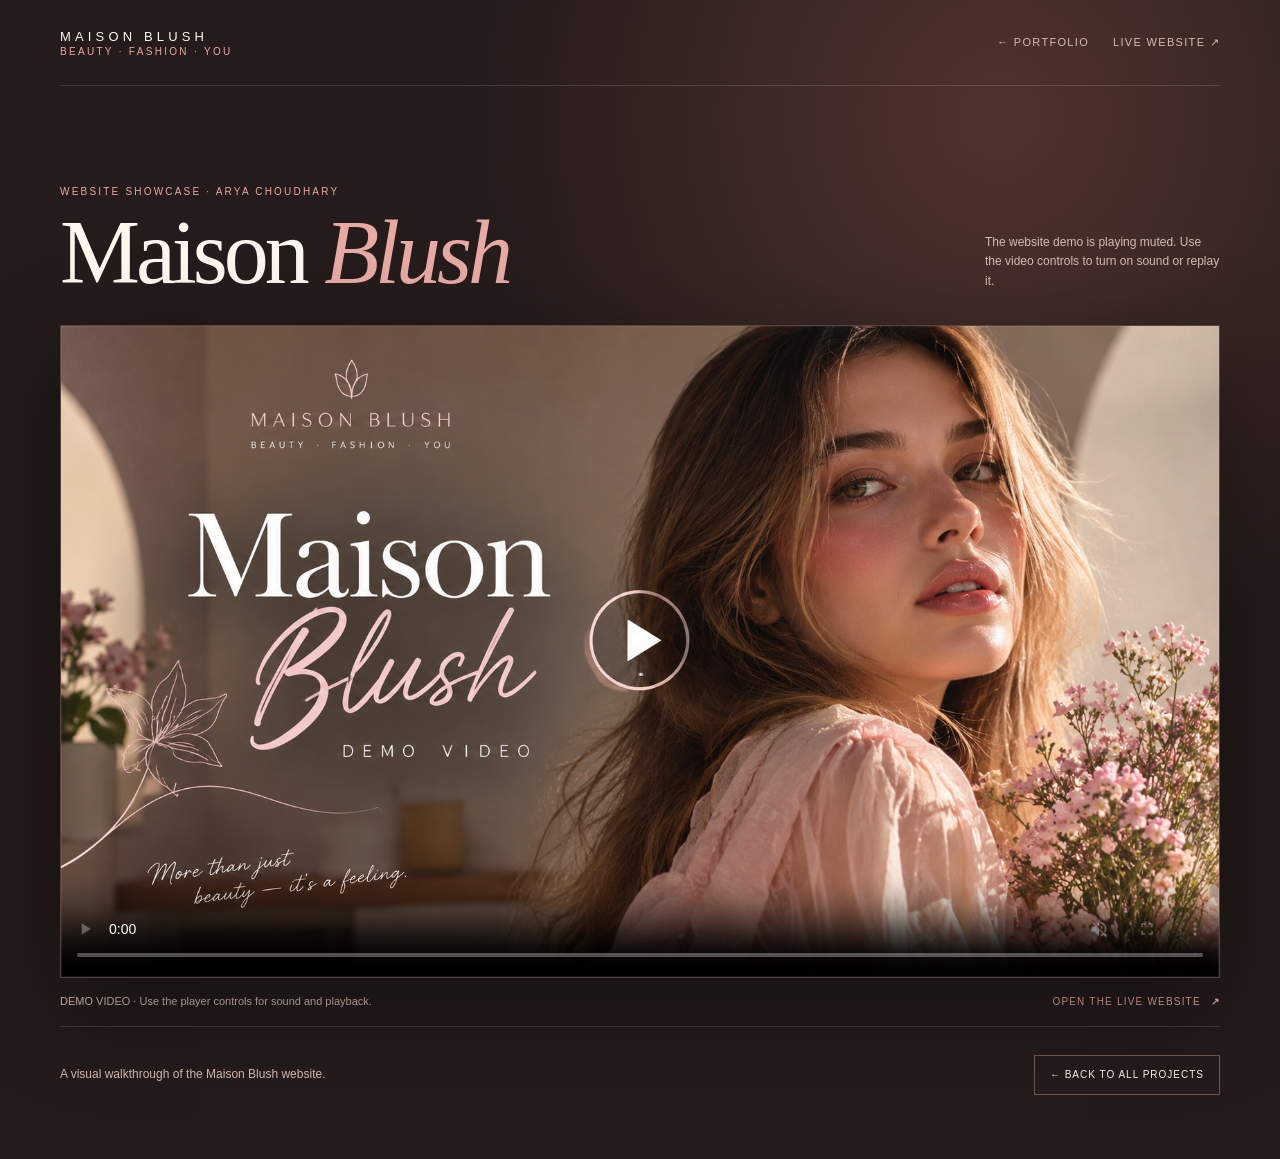
==== maison-blush-demo.html @ f921de0a "Added portfolio website" ====
<!doctype html>
<html lang="en">
<head>
  <meta charset="utf-8">
  <meta name="viewport" content="width=device-width, initial-scale=1">
  <meta name="theme-color" content="#241b1a">
  <meta name="description" content="Watch the Maison Blush website demo by Arya Choudhary.">
  <title>Maison Blush — Website Demo | Arya Choudhary</title>
  <style>
    :root{color-scheme:dark;--bg:#241b1a;--panel:#302422;--cream:#fff6ef;--muted:#d3bdb4;--rose:#e7aaa5;--line:#73554e;--sans:Arial,Helvetica,sans-serif;--serif:Georgia,'Times New Roman',serif}
    *{box-sizing:border-box}body{margin:0;min-height:100vh;background:radial-gradient(ellipse at 78% 10%,#50332f 0,transparent 38%),var(--bg);color:var(--cream);font:15px/1.6 var(--sans)}a{color:inherit;text-decoration:none}
    .shell{width:min(1160px,calc(100% - 48px));margin:auto}.topbar{height:86px;border-bottom:1px solid #fff2;display:flex;align-items:center;justify-content:space-between}.brand{font:500 13px var(--sans);letter-spacing:.32em;text-transform:uppercase}.brand b{display:block;color:var(--rose);font:10px var(--sans);letter-spacing:.23em;margin-top:2px}.top-links{display:flex;gap:24px;font-size:11px;letter-spacing:.12em;text-transform:uppercase;color:var(--muted)}.top-links a:hover{color:var(--rose)}
    main{padding:clamp(44px,8vw,88px) 0 64px}.eyebrow{color:var(--rose);font-size:10px;letter-spacing:.22em;text-transform:uppercase}.title-row{display:flex;align-items:end;justify-content:space-between;gap:30px;margin:12px 0 30px}.title-row h1{font:400 clamp(48px,8vw,90px)/.92 var(--serif);letter-spacing:-.045em;margin:0}.title-row h1 em{color:var(--rose);font-weight:400}.title-row p{color:var(--muted);font-size:12px;max-width:235px;margin:0 0 4px}.video-frame{position:relative;overflow:hidden;border:1px solid #e7aaa552;background:#120f0f;box-shadow:0 30px 90px #0006}.video-frame video{display:block;width:100%;aspect-ratio:16/9;object-fit:contain;background:#120f0f}.video-frame:after{content:'';pointer-events:none;position:absolute;inset:0;border:1px solid #fff1}.video-note{display:flex;align-items:center;justify-content:space-between;gap:20px;padding:15px 0;border-bottom:1px solid #fff2;color:var(--muted);font-size:11px}.live-link{display:inline-flex;gap:10px;align-items:center;color:var(--rose);font-size:10px;letter-spacing:.12em;text-transform:uppercase;white-space:nowrap}.live-link:hover{color:var(--cream)}.bottom-row{display:flex;align-items:center;justify-content:space-between;padding-top:28px}.bottom-row p{color:var(--muted);font-size:12px;margin:0}.back-link{border:1px solid var(--line);padding:11px 15px;font-size:10px;letter-spacing:.1em;text-transform:uppercase}.back-link:hover{border-color:var(--rose);color:var(--rose)}
    @media(max-width:650px){.shell{width:min(100% - 32px,1160px)}.topbar{height:72px}.top-links{gap:13px;font-size:9px}.title-row{display:block}.title-row h1{font-size:58px}.title-row p{margin-top:17px}.video-frame video{aspect-ratio:4/3}.video-note,.bottom-row{align-items:flex-start;flex-direction:column}.bottom-row{gap:18px}.live-link{white-space:normal}}
    @media(prefers-reduced-motion:reduce){*{scroll-behavior:auto!important}}
  </style>
</head>
<body>
  <div class="shell">
    <header class="topbar"><a class="brand" href="index.html#work">Maison Blush<b>BEAUTY · FASHION · YOU</b></a><nav class="top-links" aria-label="Project links"><a href="index.html#work">← Portfolio</a><a href="https://aryachoudhary171.github.io/maison-blush/" target="_blank" rel="noopener noreferrer">Live website ↗</a></nav></header>
    <main>
      <p class="eyebrow">WEBSITE SHOWCASE · ARYA CHOUDHARY</p>
      <div class="title-row"><h1>Maison <em>Blush</em></h1><p>The website demo is playing muted. Use the video controls to turn on sound or replay it.</p></div>
      <div class="video-frame"><video controls autoplay muted playsinline preload="metadata" poster="assets/images/maison-blush-cover.png"><source src="assets/videos/Maison-blush.mp4" type="video/mp4">Your browser does not support HTML video.</video></div>
      <div class="video-note"><span>DEMO VIDEO · Use the player controls for sound and playback.</span><a class="live-link" href="https://aryachoudhary171.github.io/maison-blush/" target="_blank" rel="noopener noreferrer">Open the live website <b>↗</b></a></div>
      <div class="bottom-row"><p>A visual walkthrough of the Maison Blush website.</p><a class="back-link" href="index.html#work">← Back to all projects</a></div>
    </main>
  </div>
</body>
</html>
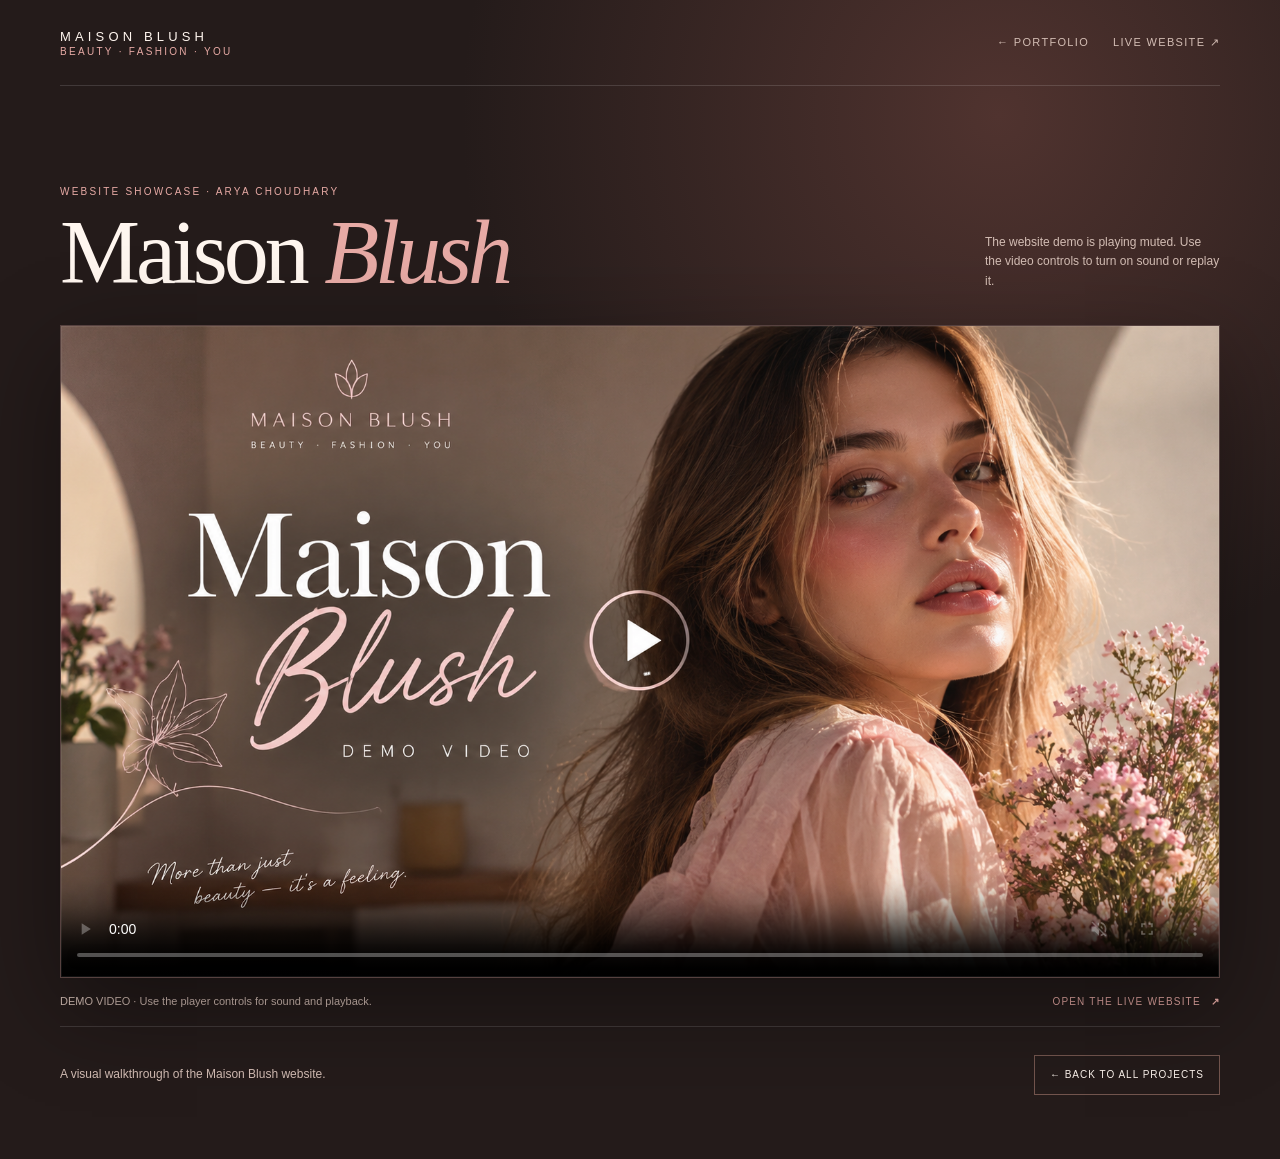
==== commit 41c50418: "Deploy portfolio to GitHub Pages" ====
--- a/maison-blush-demo.html
+++ b/maison-blush-demo.html
@@ -21,7 +21,7 @@
     <main>
       <p class="eyebrow">WEBSITE SHOWCASE · ARYA CHOUDHARY</p>
       <div class="title-row"><h1>Maison <em>Blush</em></h1><p>The website demo is playing muted. Use the video controls to turn on sound or replay it.</p></div>
-      <div class="video-frame"><video controls autoplay muted playsinline preload="metadata" poster="assets/images/maison-blush-cover.png"><source src="assets/videos/Maison-blush.mp4" type="video/mp4">Your browser does not support HTML video.</video></div>
+      <div class="video-frame"><video controls autoplay muted playsinline preload="metadata" poster="assets/images/maison-blush-cover.png"><source src="assets/videos/Maison-blush-web.mp4" type="video/mp4">Your browser does not support HTML video.</video></div>
       <div class="video-note"><span>DEMO VIDEO · Use the player controls for sound and playback.</span><a class="live-link" href="https://aryachoudhary171.github.io/maison-blush/" target="_blank" rel="noopener noreferrer">Open the live website <b>↗</b></a></div>
       <div class="bottom-row"><p>A visual walkthrough of the Maison Blush website.</p><a class="back-link" href="index.html#work">← Back to all projects</a></div>
     </main>
